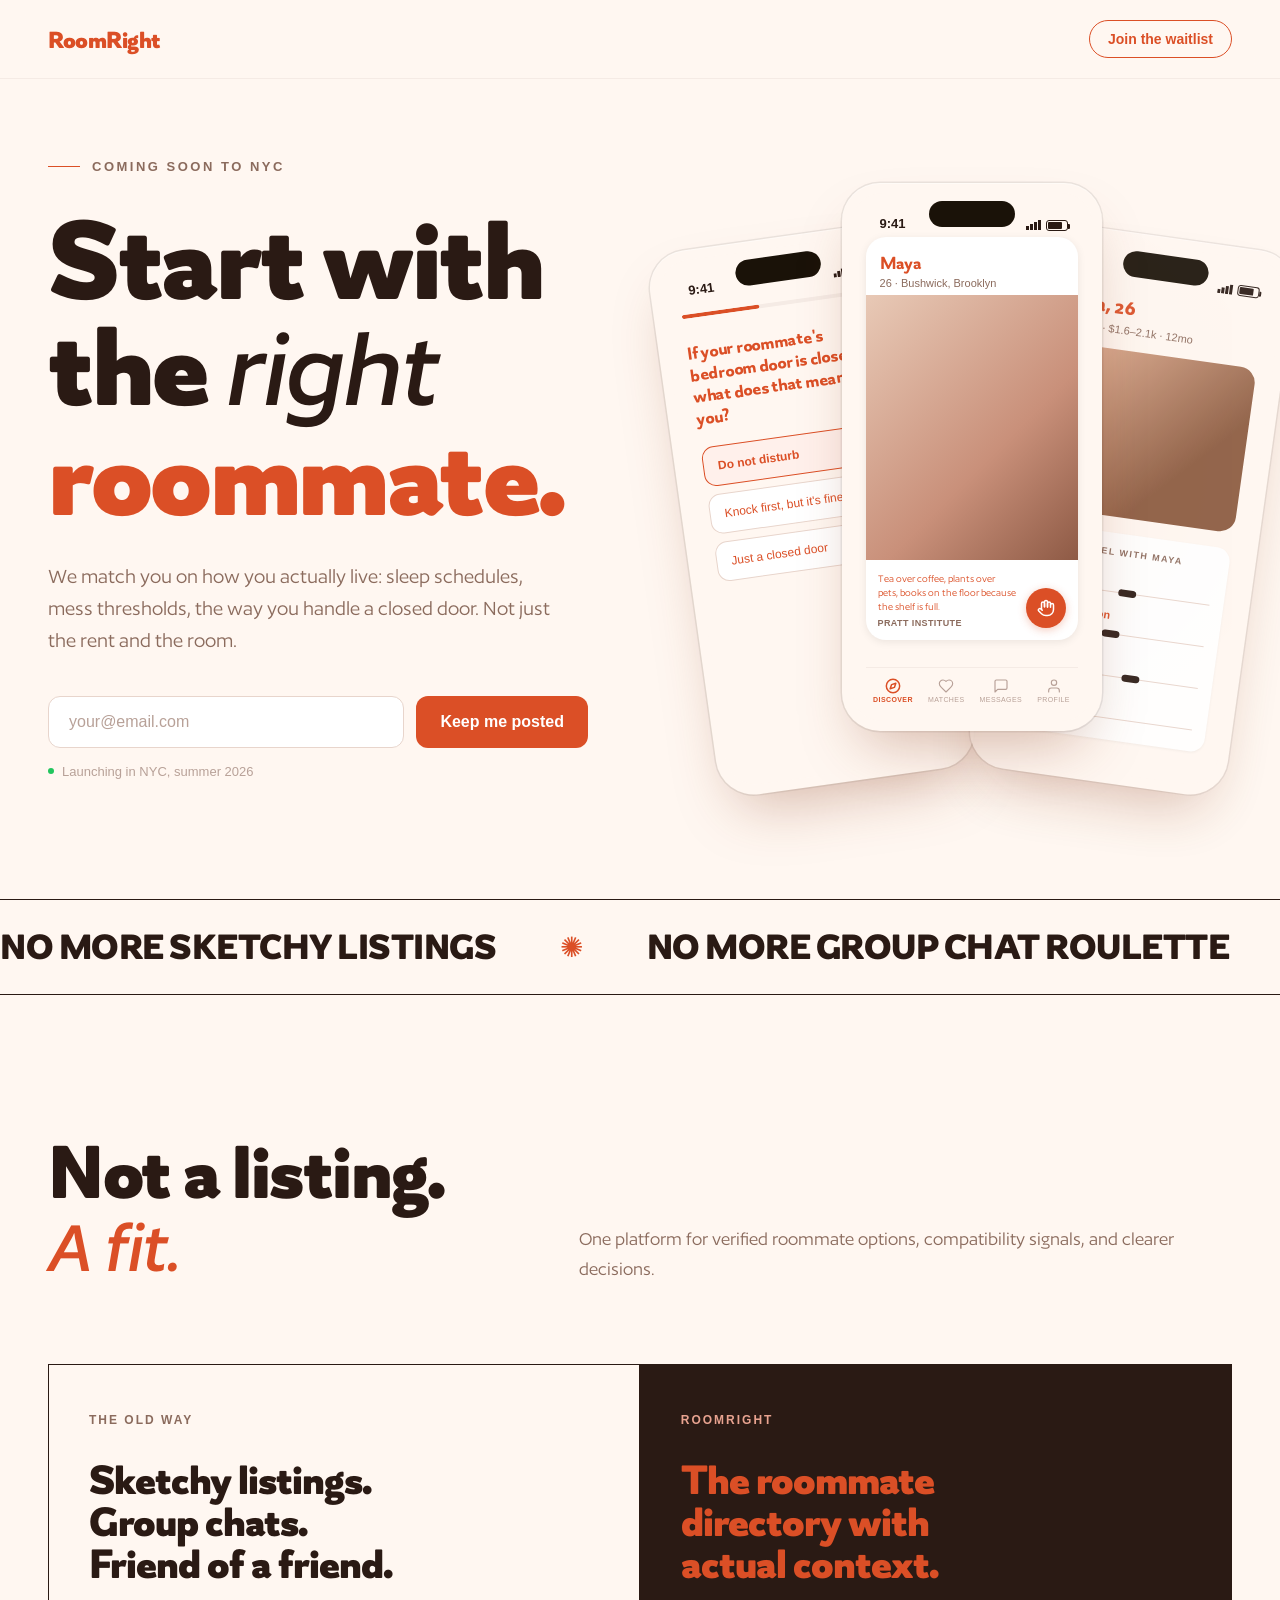
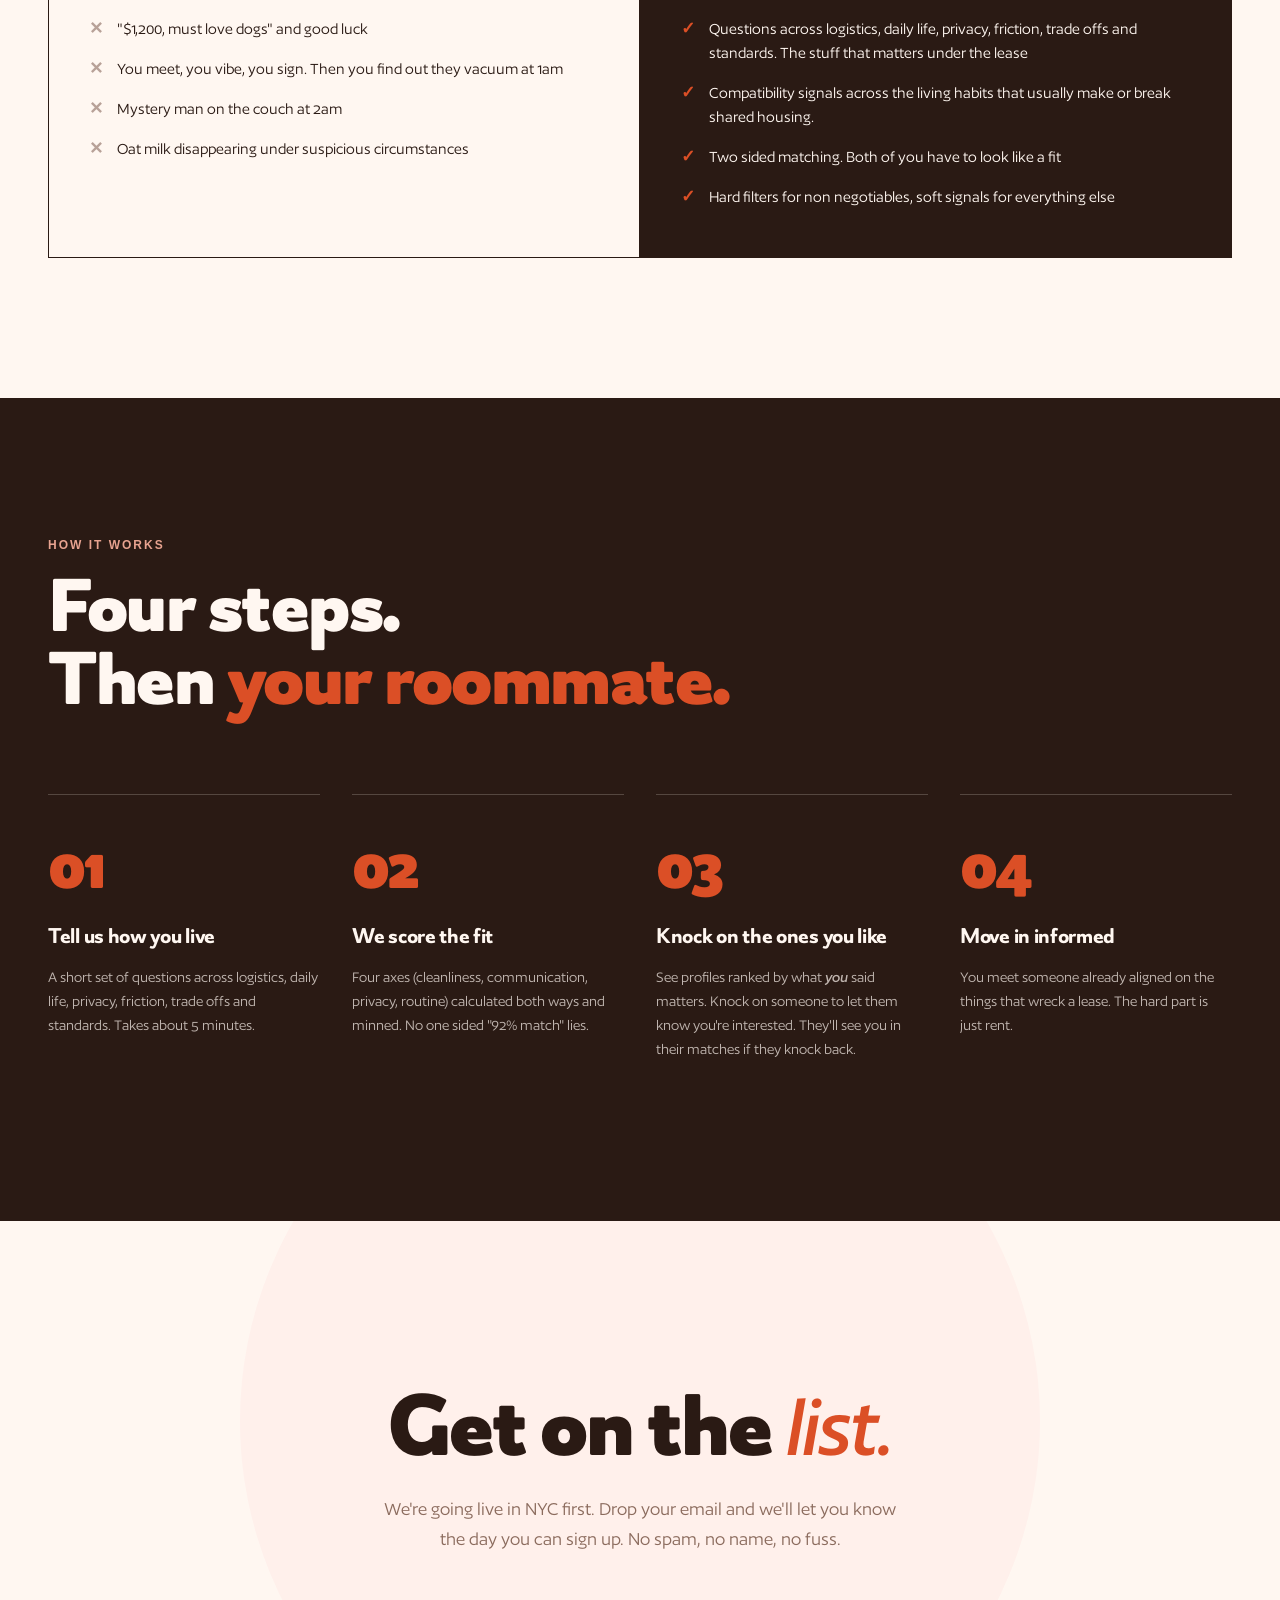
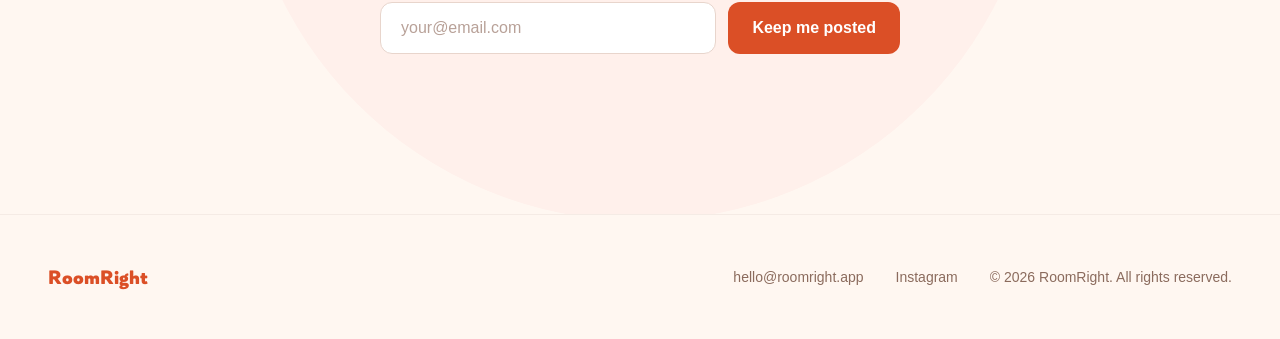
==== index.html @ da9fac11 "Fix ticker seamless loop The 50% transform didn't account for the 64px gap between the two duplicate" ====
<!doctype html>
<html lang="en">
<head>
<meta charset="utf-8">
<meta name="viewport" content="width=device-width, initial-scale=1">
<title>RoomRight — Start with the right roommate</title>
<meta name="description" content="RoomRight matches you on how you actually live: sleep schedules, mess thresholds, the way you handle a closed door. Launching in NYC, summer 2026.">
<meta name="theme-color" content="#DB4F26">

<!-- Open Graph / social -->
<meta property="og:title" content="RoomRight — Start with the right roommate">
<meta property="og:description" content="We match you on how you actually live, not just the rent and the room. Launching in NYC, summer 2026.">
<meta property="og:type" content="website">
<meta property="og:url" content="https://roomright.io">
<meta property="og:site_name" content="RoomRight">
<meta name="twitter:card" content="summary_large_image">
<meta name="twitter:title" content="RoomRight — Start with the right roommate">
<meta name="twitter:description" content="We match you on how you actually live. Launching in NYC, summer 2026.">

<link rel="icon" type="image/svg+xml" href="data:image/svg+xml,%3Csvg xmlns='http://www.w3.org/2000/svg' viewBox='0 0 100 100'%3E%3Crect width='100' height='100' rx='20' fill='%23DB4F26'/%3E%3Ctext x='50' y='72' font-family='system-ui,sans-serif' font-weight='900' font-size='64' fill='white' text-anchor='middle'%3ER%3C/text%3E%3C/svg%3E">

<link rel="stylesheet" href="shared.css">
<style>
  body { background: var(--bg); color: var(--ink); }

  .nav {
    position: sticky; top: 0; z-index: 50;
    display: flex; align-items: center; justify-content: space-between;
    padding: 20px 48px;
    background: rgba(255, 247, 241, 0.85);
    backdrop-filter: blur(12px);
    -webkit-backdrop-filter: blur(12px);
    border-bottom: 1px solid var(--border-light);
  }
  .wordmark {
    font-family: var(--display); font-weight: 900;
    font-size: 24px; letter-spacing: -0.5px;
    color: var(--primary); text-decoration: none;
  }
  .nav-cta {
    font-family: var(--ui); font-weight: 600; font-size: 14px;
    color: var(--primary); text-decoration: none;
    padding: 10px 18px; border: 1.5px solid var(--primary);
    border-radius: 999px;
  }
  .nav-cta:hover { background: var(--primary); color: #fff; }

  /* ============ HERO ============ */
  .hero {
    padding: 80px 48px 120px;
    display: grid; grid-template-columns: 1.15fr 1fr;
    gap: 64px; align-items: center;
    max-width: 1400px; margin: 0 auto;
    position: relative;
  }
  .hero-eyebrow {
    font-family: var(--ui); font-size: 13px; font-weight: 600;
    color: var(--text-2);
    text-transform: uppercase; letter-spacing: 2.5px;
    margin-bottom: 32px;
    display: flex; align-items: center; gap: 12px;
  }
  .hero-eyebrow::before {
    content: ''; width: 32px; height: 1.5px; background: var(--primary);
  }
  .hero-headline {
    font-family: var(--display); font-weight: 900;
    font-size: clamp(64px, 9vw, 132px);
    line-height: 0.92;
    letter-spacing: -2.5px;
    color: var(--ink);
    margin: 0 0 32px;
  }
  .hero-headline .accent { color: var(--primary); }
  .hero-headline em {
    font-family: var(--body); font-weight: 500; font-style: italic;
    letter-spacing: -1px;
  }
  .hero-sub {
    font-family: var(--body); font-size: 22px; line-height: 32px;
    color: var(--text-2); max-width: 520px;
    margin: 0 0 40px;
  }
  .hero-form {
    display: flex; gap: 12px; max-width: 540px;
  }
  .hero-form input { flex: 1; }
  .hero-meta {
    margin-top: 16px;
    font-family: var(--ui); font-size: 13px; color: var(--text-3);
    display: flex; align-items: center; gap: 8px;
  }
  .hero-meta .dot { width: 6px; height: 6px; border-radius: 50%; background: #22C55E; }

  /* Hero visual: a stack of 3 phone mockups */
  .hero-visual {
    position: relative; height: 620px;
    display: flex; align-items: center; justify-content: center;
  }
  .hero-blob {
    position: absolute; inset: 0;
    background: radial-gradient(ellipse at 60% 50%, rgba(219, 79, 38, 0.18), transparent 60%);
    z-index: 0;
  }
  .hero-phones {
    position: relative; width: 100%; height: 100%;
    display: flex; align-items: center; justify-content: center;
  }
  .hero-phones .phone-mock { position: absolute; }
  .hero-phones .phone-mock.left  { transform: translateX(-160px) translateY(40px) rotate(-8deg); z-index: 1; }
  .hero-phones .phone-mock.right { transform: translateX(160px) translateY(40px) rotate(8deg); z-index: 1; opacity: 0.92; }
  .hero-phones .phone-mock.center { z-index: 2; transform: translateY(-12px); }

  /* ============ MARQUEE / TICKER ============ */
  .ticker {
    border-top: 1.5px solid var(--ink);
    border-bottom: 1.5px solid var(--ink);
    padding: 22px 0;
    overflow: hidden;
    background: var(--bg);
  }
  .ticker-track {
    display: flex; gap: 64px;
    white-space: nowrap;
    animation: ticker-slide 14s linear infinite;
    font-family: var(--display); font-weight: 900;
    font-size: 36px; letter-spacing: -0.5px;
    color: var(--ink);
  }
  .ticker-track span { display: inline-flex; align-items: center; gap: 64px; }
  .ticker-track .star { color: var(--primary); font-size: 28px; }
  @keyframes ticker-slide {
    from { transform: translateX(0); }
    to { transform: translateX(calc(-50% - 32px)); }
  }

  /* ============ WHY DIFFERENT ============ */
  .why {
    padding: 140px 48px;
    max-width: 1400px; margin: 0 auto;
  }
  .why-header {
    display: grid; grid-template-columns: 1fr 1.4fr;
    gap: 64px; margin-bottom: 80px;
    align-items: end;
  }
  .why-title {
    font-family: var(--display); font-weight: 900;
    font-size: clamp(48px, 6vw, 96px);
    line-height: 0.95; letter-spacing: -1.5px;
    color: var(--ink); margin: 0;
  }
  .why-title .accent { color: var(--primary); font-style: italic; font-family: var(--body); font-weight: 500; letter-spacing: -1px; }
  .why-intro {
    font-family: var(--body); font-size: 20px; line-height: 30px;
    color: var(--text-2); margin: 0;
  }
  .compare {
    display: grid; grid-template-columns: 1fr 1fr;
    gap: 1.5px; background: var(--ink);
    border: 1.5px solid var(--ink);
    border-radius: 0;
  }
  .compare-side { padding: 48px 40px; background: var(--bg); }
  .compare-side.us { background: var(--ink); color: var(--bg); }
  .compare-label {
    font-family: var(--ui); font-size: 12px; font-weight: 600;
    text-transform: uppercase; letter-spacing: 2px;
    margin-bottom: 32px;
  }
  .compare-side .compare-label { color: var(--text-2); }
  .compare-side.us .compare-label { color: var(--primary-muted); }
  .compare-name {
    font-family: var(--display); font-weight: 900;
    font-size: 42px; letter-spacing: -1px; line-height: 1;
    margin-bottom: 32px;
  }
  .compare-side.us .compare-name { color: var(--primary); }
  .compare-list { list-style: none; padding: 0; margin: 0; display: flex; flex-direction: column; gap: 16px; }
  .compare-list li {
    font-family: var(--body); font-size: 17px; line-height: 24px;
    padding-left: 28px; position: relative;
  }
  .compare-side .compare-list li::before {
    content: '✕'; position: absolute; left: 0; top: 0;
    color: var(--text-3); font-family: var(--ui); font-weight: 600;
  }
  .compare-side.us .compare-list li::before {
    content: '✓'; color: var(--primary);
  }

  /* ============ HOW IT WORKS ============ */
  .how {
    padding: 140px 48px 160px;
    background: var(--ink);
    color: var(--bg);
  }
  .how-inner { max-width: 1400px; margin: 0 auto; }
  .how-eyebrow { color: var(--primary-muted); }
  .how-title {
    font-family: var(--display); font-weight: 900;
    font-size: clamp(48px, 6vw, 96px);
    line-height: 0.95; letter-spacing: -1.5px;
    color: var(--bg); margin: 16px 0 80px;
  }
  .how-title .accent { color: var(--primary); }
  .steps {
    display: grid; grid-template-columns: repeat(4, 1fr);
    gap: 32px;
  }
  .step {
    border-top: 1.5px solid rgba(255, 247, 241, 0.2);
    padding-top: 32px;
  }
  .step-num {
    font-family: var(--display); font-weight: 900;
    font-size: 72px; line-height: 1; letter-spacing: -2px;
    color: var(--primary); margin-bottom: 24px;
  }
  .step-title {
    font-family: var(--display); font-weight: 700;
    font-size: 22px; line-height: 1.2; letter-spacing: -0.3px;
    color: var(--bg); margin: 0 0 16px;
  }
  .step-body {
    font-family: var(--body); font-size: 16px; line-height: 24px;
    color: rgba(255, 247, 241, 0.7); margin: 0;
  }

  /* ============ FOOTER SIGNUP ============ */
  .footer-cta {
    padding: 160px 48px;
    text-align: center;
    background: var(--bg);
    position: relative;
    overflow: hidden;
  }
  .footer-cta::before {
    content: ''; position: absolute;
    width: 800px; height: 800px;
    border-radius: 50%;
    background: var(--primary-light);
    top: -200px; left: 50%; transform: translateX(-50%);
    z-index: 0;
  }
  .footer-cta-inner { position: relative; z-index: 1; max-width: 800px; margin: 0 auto; }
  .footer-cta h2 {
    font-family: var(--display); font-weight: 900;
    font-size: clamp(56px, 7vw, 108px);
    line-height: 0.95; letter-spacing: -2px;
    color: var(--ink); margin: 0 0 24px;
  }
  .footer-cta h2 .accent { color: var(--primary); font-style: italic; font-family: var(--body); font-weight: 500; }
  .footer-cta p {
    font-family: var(--body); font-size: 20px; line-height: 30px;
    color: var(--text-2); max-width: 540px; margin: 0 auto 48px;
  }
  .footer-form {
    display: flex; gap: 12px; max-width: 520px; margin: 0 auto;
  }
  .footer-form input { flex: 1; }

  .footer {
    border-top: 1px solid var(--border-light);
    padding: 48px;
    display: flex; justify-content: space-between; align-items: center;
    flex-wrap: wrap; gap: 24px;
    background: var(--bg);
  }
  .footer-brand { font-family: var(--display); font-weight: 900; font-size: 20px; color: var(--primary); }
  .footer-meta { display: flex; gap: 32px; align-items: center; font-family: var(--ui); font-size: 14px; color: var(--text-2); }
  .footer-meta a { color: var(--text-2); text-decoration: none; }
  .footer-meta a:hover { color: var(--primary); }

  /* ============ Responsive ============ */
  @media (max-width: 960px) {
    .hero { grid-template-columns: 1fr; padding: 48px 24px 80px; gap: 40px; }
    .hero-visual { height: 520px; overflow: visible; display: flex; align-items: center; justify-content: center; }
    .hero-phones { transform: scale(0.78); transform-origin: center; }
    .why { padding: 80px 24px; }
    .why-header { grid-template-columns: 1fr; gap: 24px; }
    .compare { grid-template-columns: 1fr; }
    .compare-side { padding: 36px 28px; }
    .how { padding: 80px 24px 100px; }
    .steps { grid-template-columns: 1fr 1fr; gap: 24px; }
    .footer-cta { padding: 100px 24px; }
    .nav { padding: 16px 24px; }
    .footer { padding: 32px 24px; }
    .ticker { padding: 18px 0; }
    .ticker-track { font-size: 26px; gap: 40px; }
    .ticker-track span { gap: 40px; }
    .ticker-track .star { font-size: 22px; }
  }
  @media (max-width: 640px) {
    .nav { padding: 14px 18px; }
    .wordmark { font-size: 20px; }
    .nav-cta { font-size: 13px; padding: 8px 14px; }

    .hero { padding: 36px 18px 64px; gap: 32px; }
    .hero-eyebrow { font-size: 11px; letter-spacing: 2px; margin-bottom: 20px; }
    .hero-eyebrow::before { width: 22px; }
    .hero-headline { font-size: clamp(48px, 14vw, 68px); letter-spacing: -1.5px; margin-bottom: 22px; }
    .hero-sub { font-size: 17px; line-height: 26px; margin-bottom: 28px; }
    .hero-form { flex-direction: column; gap: 10px; }
    .hero-form input, .hero-form .btn-primary { width: 100%; }
    .hero-meta { font-size: 12px; }

    .hero-visual { height: 420px; }
    .hero-phones { transform: scale(0.55); }

    .ticker { padding: 14px 0; }
    .ticker-track { font-size: 20px; gap: 28px; letter-spacing: -0.3px; }
    .ticker-track span { gap: 28px; }
    .ticker-track .star { font-size: 16px; }

    .why { padding: 64px 18px; }
    .why-title { font-size: clamp(40px, 11vw, 56px); letter-spacing: -1px; }
    .why-intro { font-size: 17px; line-height: 26px; }
    .why-header { margin-bottom: 48px; }
    .compare-side { padding: 32px 22px; }
    .compare-name { font-size: 30px; letter-spacing: -0.5px; margin-bottom: 24px; }
    .compare-list li { font-size: 15px; line-height: 22px; padding-left: 22px; }
    .compare-label { margin-bottom: 22px; }

    .how { padding: 64px 18px 80px; }
    .how-title { font-size: clamp(40px, 11vw, 56px); letter-spacing: -1px; margin: 12px 0 48px; }
    .steps { grid-template-columns: 1fr; gap: 28px; }
    .step { padding-top: 22px; }
    .step-num { font-size: 56px; margin-bottom: 14px; }
    .step-title { font-size: 20px; }
    .step-body { font-size: 15px; line-height: 22px; }

    .footer-cta { padding: 80px 18px; }
    .footer-cta::before { width: 600px; height: 600px; top: -150px; }
    .footer-cta h2 { font-size: clamp(44px, 13vw, 64px); letter-spacing: -1.2px; }
    .footer-cta p { font-size: 17px; line-height: 26px; margin-bottom: 32px; }
    .footer-form { flex-direction: column; gap: 10px; }
    .footer-form input, .footer-form .btn-primary { width: 100%; }

    .footer { padding: 28px 18px; flex-direction: column; align-items: flex-start; gap: 14px; }
    .footer-meta { gap: 18px; flex-wrap: wrap; font-size: 13px; }
  }
  @media (max-width: 380px) {
    .hero-visual { height: 360px; }
    .hero-phones { transform: scale(0.46); }
  }

  /* ====== Phone screen content (Discover card mock) ====== */
  .pm-discover {
    margin: 0 14px; background: #fff;
    border-radius: 20px; overflow: hidden;
    box-shadow: 0 2px 8px rgba(0,0,0,0.08);
  }
  .pm-d-top { padding: 14px 14px 6px; }
  .pm-d-name { font-family: var(--display); font-weight: 700; font-size: 18px; color: var(--primary); letter-spacing: -0.2px; }
  .pm-d-sub { font-family: var(--ui); font-size: 11px; color: var(--text-2); margin-top: 2px; }
  .pm-d-photo {
    width: 100%; aspect-ratio: 4/5;
    background: linear-gradient(135deg, #E8C9B6, #C9907A 60%, #8E5A45);
  }
  .pm-d-photo.b { background: linear-gradient(135deg, #B8856A, #6B4232 70%); }
  .pm-d-photo.c { background: linear-gradient(135deg, #D4A88E, #8B5A3F 65%); }
  .pm-d-bottom { padding: 12px; display: flex; align-items: flex-end; gap: 10px; }
  .pm-d-bio { flex: 1; }
  .pm-d-bio-text { font-family: var(--body); font-size: 11px; line-height: 14px; color: var(--primary); }
  .pm-d-school { font-family: var(--ui); font-size: 9px; font-weight: 600; color: var(--text-2); text-transform: uppercase; letter-spacing: 0.4px; margin-top: 4px; }
  .pm-d-knock { width: 40px; height: 40px; border-radius: 20px; background: var(--primary); display: flex; align-items: center; justify-content: center; flex-shrink: 0; box-shadow: 0 2px 8px rgba(219, 79, 38, 0.3); }
  .pm-d-knock svg { width: 18px; height: 18px; color: #fff; }
  .pm-tabs { position: absolute; bottom: 18px; left: 14px; right: 14px; display: flex; justify-content: space-around; padding-top: 10px; border-top: 1px solid var(--border-light); }
  .pm-tab { display: flex; flex-direction: column; align-items: center; gap: 2px; }
  .pm-tab svg { width: 16px; height: 16px; }
  .pm-tab .lbl { font-family: var(--ui); font-size: 7px; letter-spacing: 0.4px; }
  .pm-tab.active svg { color: var(--primary); }
  .pm-tab.active .lbl { color: var(--primary); font-weight: 700; }
  .pm-tab.inactive svg { color: var(--text-3); }
  .pm-tab.inactive .lbl { color: var(--text-3); }

  /* Onboarding question screen mock */
  .pm-onboard { padding: 6px 18px; }
  .pm-progress { height: 4px; background: var(--border-light); border-radius: 2px; margin: 4px 0 24px; overflow: hidden; }
  .pm-progress > div { height: 100%; width: 38%; background: var(--primary); border-radius: 2px; }
  .pm-question { font-family: var(--display); font-weight: 700; font-size: 18px; line-height: 22px; letter-spacing: -0.2px; color: var(--primary); margin-bottom: 18px; }
  .pm-options { display: flex; flex-direction: column; gap: 8px; }
  .pm-opt { padding: 12px 14px; border: 1.5px solid var(--border); border-radius: 12px; font-family: var(--ui); font-size: 12px; color: var(--primary); background: #fff; }
  .pm-opt.sel { background: var(--primary-light); border-color: var(--primary); font-weight: 600; }

  /* Compatibility profile mock */
  .pm-prof { padding: 6px 16px; }
  .pm-prof-name { font-family: var(--display); font-weight: 700; font-size: 22px; color: var(--primary); letter-spacing: -0.2px; }
  .pm-prof-sub { font-family: var(--ui); font-size: 11px; color: var(--text-2); margin-top: 2px; margin-bottom: 14px; }
  .pm-prof-photo { width: 100%; aspect-ratio: 5/4; background: linear-gradient(135deg, #E8B69A, #8B5A3F 70%); border-radius: 16px; margin-bottom: 16px; }
  .pm-prof-card { background: #fff; border-radius: 14px; padding: 14px; box-shadow: 0 1px 3px rgba(0,0,0,0.05); }
  .pm-cap { font-family: var(--ui); font-size: 9px; font-weight: 600; color: var(--text-2); text-transform: uppercase; letter-spacing: 1.5px; margin-bottom: 10px; }
  .pm-axis { display: flex; flex-direction: column; gap: 4px; margin-bottom: 10px; }
  .pm-axis:last-child { margin-bottom: 0; }
  .pm-axis-lbl { font-family: var(--ui); font-size: 11px; font-weight: 700; color: var(--primary); }
  .pm-axis-track { height: 16px; position: relative; display: flex; align-items: center; }
  .pm-axis-line { position: absolute; left: 0; right: 0; height: 1.5px; background: var(--border); }
  .pm-axis-dot { position: absolute; width: 18px; height: 7px; border-radius: 4px; background: var(--ink); transform: translateX(-50%); }
</style>
</head>
<body>

<nav class="nav">
  <a href="#" class="wordmark">RoomRight</a>
  <a href="#waitlist" class="nav-cta">Join the waitlist</a>
</nav>

<!-- ============ HERO ============ -->
<section class="hero">
  <div class="hero-copy">
    <div class="hero-eyebrow">Coming soon to NYC</div>
    <h1 class="hero-headline">
      Start with the <em>right</em><br>
      <span class="accent">roommate.</span>
    </h1>
    <p class="hero-sub">
      We match you on how you actually live: sleep schedules, mess thresholds, the way you handle a closed door. Not just the rent and the room.
    </p>
    <form class="hero-form waitlist-form" data-source="hero">
      <input type="email" name="email" placeholder="your@email.com" required autocomplete="email">
      <button class="btn-primary" type="submit">Keep me posted</button>
    </form>
    <div class="hero-meta">
      <span class="dot"></span>
      <span>Launching in NYC, summer 2026</span>
    </div>
  </div>

  <div class="hero-visual">
    <div class="hero-blob"></div>
    <div class="hero-phones">
      <!-- Left phone: onboarding question -->
      <div class="phone-mock left">
        <div class="phone-screen">
          <div class="pm-status">
            <span>9:41</span>
            <div class="pm-status-icons">
              <svg class="pm-bars" viewBox="0 0 16 10"><rect x="0" y="6" width="3" height="4" fill="currentColor"/><rect x="4" y="4" width="3" height="6" fill="currentColor"/><rect x="8" y="2" width="3" height="8" fill="currentColor"/><rect x="12" y="0" width="3" height="10" fill="currentColor"/></svg>
              <div class="pm-batt"><div class="pm-batt-fill"></div></div>
            </div>
          </div>
          <div class="pm-onboard">
            <div class="pm-progress"><div></div></div>
            <div class="pm-question">If your roommate's bedroom door is closed, what does that mean to you?</div>
            <div class="pm-options">
              <div class="pm-opt sel">Do not disturb</div>
              <div class="pm-opt">Knock first, but it's fine</div>
              <div class="pm-opt">Just a closed door</div>
            </div>
          </div>
        </div>
      </div>

      <!-- Center phone: discover card -->
      <div class="phone-mock center">
        <div class="phone-screen">
          <div class="pm-status">
            <span>9:41</span>
            <div class="pm-status-icons">
              <svg class="pm-bars" viewBox="0 0 16 10"><rect x="0" y="6" width="3" height="4" fill="currentColor"/><rect x="4" y="4" width="3" height="6" fill="currentColor"/><rect x="8" y="2" width="3" height="8" fill="currentColor"/><rect x="12" y="0" width="3" height="10" fill="currentColor"/></svg>
              <div class="pm-batt"><div class="pm-batt-fill"></div></div>
            </div>
          </div>
          <div class="pm-discover">
            <div class="pm-d-top">
              <div class="pm-d-name">Maya</div>
              <div class="pm-d-sub">26 · Bushwick, Brooklyn</div>
            </div>
            <div class="pm-d-photo"></div>
            <div class="pm-d-bottom">
              <div class="pm-d-bio">
                <div class="pm-d-bio-text">Tea over coffee, plants over pets, books on the floor because the shelf is full.</div>
                <div class="pm-d-school">Pratt Institute</div>
              </div>
              <div class="pm-d-knock">
                <svg viewBox="0 0 24 24" fill="none" stroke="currentColor" stroke-width="2" stroke-linecap="round" stroke-linejoin="round"><path d="M18 11V6a2 2 0 0 0-4 0v5"/><path d="M14 10V4a2 2 0 0 0-4 0v6"/><path d="M10 10.5V6a2 2 0 0 0-4 0v8"/><path d="M18 8a2 2 0 1 1 4 0v6a8 8 0 0 1-8 8h-2c-2.8 0-4.5-.86-5.99-2.34l-3.6-3.6a2 2 0 0 1 2.83-2.82L7 15"/></svg>
              </div>
            </div>
          </div>
          <div class="pm-tabs">
            <div class="pm-tab active"><svg viewBox="0 0 24 24" fill="none" stroke="currentColor" stroke-width="2.25" stroke-linecap="round" stroke-linejoin="round"><circle cx="12" cy="12" r="10"/><polygon points="16.24 7.76 14.12 14.12 7.76 16.24 9.88 9.88 16.24 7.76"/></svg><span class="lbl">DISCOVER</span></div>
            <div class="pm-tab inactive"><svg viewBox="0 0 24 24" fill="none" stroke="currentColor" stroke-width="1.75" stroke-linecap="round" stroke-linejoin="round"><path d="M19 14c1.49-1.46 3-3.21 3-5.5A5.5 5.5 0 0 0 16.5 3c-1.76 0-3 .5-4.5 2-1.5-1.5-2.74-2-4.5-2A5.5 5.5 0 0 0 2 8.5c0 2.29 1.51 4.04 3 5.5l7 7Z"/></svg><span class="lbl">MATCHES</span></div>
            <div class="pm-tab inactive"><svg viewBox="0 0 24 24" fill="none" stroke="currentColor" stroke-width="1.75" stroke-linecap="round" stroke-linejoin="round"><path d="M21 15a2 2 0 0 1-2 2H7l-4 4V5a2 2 0 0 1 2-2h14a2 2 0 0 1 2 2z"/></svg><span class="lbl">MESSAGES</span></div>
            <div class="pm-tab inactive"><svg viewBox="0 0 24 24" fill="none" stroke="currentColor" stroke-width="1.75" stroke-linecap="round" stroke-linejoin="round"><path d="M20 21v-2a4 4 0 0 0-4-4H8a4 4 0 0 0-4 4v2"/><circle cx="12" cy="7" r="4"/></svg><span class="lbl">PROFILE</span></div>
          </div>
        </div>
      </div>

      <!-- Right phone: compatibility profile -->
      <div class="phone-mock right">
        <div class="phone-screen">
          <div class="pm-status">
            <span>9:41</span>
            <div class="pm-status-icons">
              <svg class="pm-bars" viewBox="0 0 16 10"><rect x="0" y="6" width="3" height="4" fill="currentColor"/><rect x="4" y="4" width="3" height="6" fill="currentColor"/><rect x="8" y="2" width="3" height="8" fill="currentColor"/><rect x="12" y="0" width="3" height="10" fill="currentColor"/></svg>
              <div class="pm-batt"><div class="pm-batt-fill"></div></div>
            </div>
          </div>
          <div class="pm-prof">
            <div class="pm-prof-name">Maya, 26</div>
            <div class="pm-prof-sub">Bushwick · $1.6–2.1k · 12mo</div>
            <div class="pm-prof-photo"></div>
            <div class="pm-prof-card">
              <div class="pm-cap">Match level with Maya</div>
              <div class="pm-axis"><div class="pm-axis-lbl">Cleanliness</div><div class="pm-axis-track"><div class="pm-axis-line"></div><div class="pm-axis-dot" style="left:54%"></div></div></div>
              <div class="pm-axis"><div class="pm-axis-lbl">Communication</div><div class="pm-axis-track"><div class="pm-axis-line"></div><div class="pm-axis-dot" style="left:48%"></div></div></div>
              <div class="pm-axis"><div class="pm-axis-lbl">Privacy</div><div class="pm-axis-track"><div class="pm-axis-line"></div><div class="pm-axis-dot" style="left:62%"></div></div></div>
              <div class="pm-axis"><div class="pm-axis-lbl">Routine</div><div class="pm-axis-track"><div class="pm-axis-line"></div><div class="pm-axis-dot" style="left:32%"></div></div></div>
            </div>
          </div>
        </div>
      </div>
    </div>
  </div>
</section>

<!-- ============ TICKER ============ -->
<div class="ticker">
  <div class="ticker-track">
    <span>NO MORE SKETCHY LISTINGS <span class="star">✺</span> NO MORE GROUP CHAT ROULETTE <span class="star">✺</span> NO MORE SURPRISES AFTER MOVE-IN <span class="star">✺</span> NO MORE GUESSING <span class="star">✺</span></span>
    <span>NO MORE SKETCHY LISTINGS <span class="star">✺</span> NO MORE GROUP CHAT ROULETTE <span class="star">✺</span> NO MORE SURPRISES AFTER MOVE-IN <span class="star">✺</span> NO MORE GUESSING <span class="star">✺</span></span>
  </div>
</div>

<!-- ============ WHY ============ -->
<section class="why">
  <div class="why-header">
    <h2 class="why-title">Not a listing.<br><span class="accent">A fit.</span></h2>
    <p class="why-intro">One platform for verified roommate options, compatibility signals, and clearer decisions.</p>
  </div>
  <div class="compare">
    <div class="compare-side">
      <div class="compare-label">The old way</div>
      <div class="compare-name">Sketchy listings.<br>Group chats.<br>Friend of a friend.</div>
      <ul class="compare-list">
        <li>"$1,200, must love dogs" and good luck</li>
        <li>You meet, you vibe, you sign. Then you find out they vacuum at 1am</li>
        <li>Mystery man on the couch at 2am</li>
        <li>Oat milk disappearing under suspicious circumstances</li>
      </ul>
    </div>
    <div class="compare-side us">
      <div class="compare-label">RoomRight</div>
      <div class="compare-name">The roommate<br>directory with<br>actual context.</div>
      <ul class="compare-list">
        <li>Questions across logistics, daily life, privacy, friction, trade offs and standards. The stuff that matters under the lease</li>
        <li>Compatibility signals across the living habits that usually make or break shared housing.</li>
        <li>Two sided matching. Both of you have to look like a fit</li>
        <li>Hard filters for non negotiables, soft signals for everything else</li>
      </ul>
    </div>
  </div>
</section>

<!-- ============ HOW ============ -->
<section class="how">
  <div class="how-inner">
    <div class="how-eyebrow eyebrow">How it works</div>
    <h2 class="how-title">Four steps.<br>Then <span class="accent">your roommate.</span></h2>
    <div class="steps">
      <div class="step">
        <div class="step-num">01</div>
        <div class="step-title">Tell us how you live</div>
        <p class="step-body">A short set of questions across logistics, daily life, privacy, friction, trade offs and standards. Takes about 5 minutes.</p>
      </div>
      <div class="step">
        <div class="step-num">02</div>
        <div class="step-title">We score the fit</div>
        <p class="step-body">Four axes (cleanliness, communication, privacy, routine) calculated both ways and minned. No one sided "92% match" lies.</p>
      </div>
      <div class="step">
        <div class="step-num">03</div>
        <div class="step-title">Knock on the ones you like</div>
        <p class="step-body">See profiles ranked by what <em>you</em> said matters. Knock on someone to let them know you're interested. They'll see you in their matches if they knock back.</p>
      </div>
      <div class="step">
        <div class="step-num">04</div>
        <div class="step-title">Move in informed</div>
        <p class="step-body">You meet someone already aligned on the things that wreck a lease. The hard part is just rent.</p>
      </div>
    </div>
  </div>
</section>

<!-- ============ FOOTER CTA ============ -->
<section class="footer-cta" id="waitlist">
  <div class="footer-cta-inner">
    <h2>Get on the <span class="accent">list.</span></h2>
    <p>We're going live in NYC first. Drop your email and we'll let you know the day you can sign up. No spam, no name, no fuss.</p>
    <form class="footer-form waitlist-form" data-source="footer">
      <input type="email" name="email" placeholder="your@email.com" required autocomplete="email">
      <button class="btn-primary" type="submit">Keep me posted</button>
    </form>
  </div>
</section>

<footer class="footer">
  <div class="footer-brand">RoomRight</div>
  <div class="footer-meta">
    <a href="mailto:hello@roomright.app">hello@roomright.app</a>
    <a href="https://www.instagram.com/roomright.co" target="_blank" rel="noopener">Instagram</a>
    <span>© 2026 RoomRight. All rights reserved.</span>
  </div>
</footer>

<!-- ============ Supabase waitlist wiring ============ -->
<script type="module">
  import { createClient } from 'https://esm.sh/@supabase/supabase-js@2';

  const SUPABASE_URL = 'https://cmezpzqexmngzyoingkb.supabase.co';
  const SUPABASE_ANON_KEY = 'eyJhbGciOiJIUzI1NiIsInR5cCI6IkpXVCJ9.eyJpc3MiOiJzdXBhYmFzZSIsInJlZiI6ImNtZXpwenFleG1uZ3p5b2luZ2tiIiwicm9sZSI6ImFub24iLCJpYXQiOjE3NzQ3MzY4MTcsImV4cCI6MjA5MDMxMjgxN30.8PCMz2jahl4hFsuw4dd57ac5JsHTg-mdwc4dwJpYpwg';

  const supabase = createClient(SUPABASE_URL, SUPABASE_ANON_KEY);

  document.querySelectorAll('.waitlist-form').forEach((form) => {
    form.addEventListener('submit', async (e) => {
      e.preventDefault();
      const input = form.querySelector('input[name="email"]');
      const button = form.querySelector('button');
      const email = input.value.trim().toLowerCase();
      const source = form.dataset.source || 'unknown';

      if (!email) return;

      button.disabled = true;
      const originalLabel = button.textContent;
      button.textContent = 'Sending…';

      const { error } = await supabase
        .from('waitlist')
        .insert({ email, source });

      if (error && error.code !== '23505') {
        button.disabled = false;
        button.textContent = originalLabel;
        const err = document.createElement('div');
        err.className = 'form-error';
        err.textContent = 'Something went wrong. Try again?';
        form.parentNode.insertBefore(err, form.nextSibling);
        setTimeout(() => err.remove(), 4000);
        return;
      }

      const success = document.createElement('div');
      success.className = 'form-success';
      success.textContent = error?.code === '23505'
        ? "You're already on the list. We'll be in touch."
        : "You're in. We'll let you know the day we go live.";
      form.replaceWith(success);
    });
  });
</script>

</body>
</html>
---- shared.css ----
/* ============================================================
   RoomRight Landing — shared styles
   ============================================================ */

@font-face { font-family: 'Alpino'; src: url('fonts/Alpino-Bold.woff2') format('woff2'); font-weight: 700; font-display: swap; }
@font-face { font-family: 'Alpino'; src: url('fonts/Alpino-Black.woff2') format('woff2'); font-weight: 900; font-display: swap; }
@font-face { font-family: 'Author'; src: url('fonts/Author-Regular.woff2') format('woff2'); font-weight: 400; font-display: swap; }
@font-face { font-family: 'Author'; src: url('fonts/Author-Bold.woff2') format('woff2'); font-weight: 700; font-display: swap; }
@font-face { font-family: 'Author'; src: url('fonts/Author-LightItalic.woff2') format('woff2'); font-weight: 300; font-style: italic; font-display: swap; }
@font-face { font-family: 'Author'; src: url('fonts/Author-MediumItalic.woff2') format('woff2'); font-weight: 500; font-style: italic; font-display: swap; }

:root {
  --primary: #DB4F26;
  --primary-light: #FFF0EB;
  --primary-dark: #B83D1E;
  --primary-muted: #E8A390;
  --bg: #FFF7F1;
  --surface: #FFFFFF;
  --ink: #2A1A14;
  --text: #DB4F26;
  --text-2: #8B6B5D;
  --text-3: #B8A198;
  --border: #E8D5CC;
  --border-light: #F5EBE5;
  --display: 'Alpino', ui-sans-serif, system-ui, sans-serif;
  --body: 'Author', Georgia, serif;
  --ui: -apple-system, BlinkMacSystemFont, 'Segoe UI', Roboto, sans-serif;
}

* { box-sizing: border-box; }
html, body { margin: 0; padding: 0; }
body {
  font-family: var(--body);
  color: var(--ink);
  background: var(--bg);
  -webkit-font-smoothing: antialiased;
  text-rendering: optimizeLegibility;
}

/* ----- Faithful phone mockup (small, used in hero/how-it-works) ---- */
.phone-mock {
  width: 260px; aspect-ratio: 9/19;
  background: var(--bg);
  border-radius: 38px;
  padding: 10px;
  position: relative;
  box-shadow:
    0 1px 0 rgba(255,255,255,0.4) inset,
    0 30px 60px -20px rgba(135, 60, 30, 0.35),
    0 0 0 1.5px rgba(0,0,0,0.08);
}
.phone-mock::before {
  content: '';
  position: absolute; top: 18px; left: 50%;
  transform: translateX(-50%);
  width: 86px; height: 26px;
  background: #1a1208; border-radius: 14px;
  z-index: 3;
}
.phone-screen {
  width: 100%; height: 100%;
  background: var(--bg);
  border-radius: 30px;
  overflow: hidden;
  position: relative;
}

/* Status bar */
.pm-status {
  height: 44px; padding: 0 24px 0 28px;
  display: flex; align-items: flex-end; justify-content: space-between;
  font-family: var(--ui); font-weight: 700; font-size: 13px;
  color: var(--ink);
  padding-bottom: 6px;
}
.pm-status-icons { display: flex; gap: 4px; align-items: center; }
.pm-bars { width: 16px; height: 10px; }
.pm-batt { width: 22px; height: 11px; border: 1px solid var(--ink); border-radius: 3px; padding: 1px; position: relative; }
.pm-batt::after { content:''; position:absolute; right:-3px; top:3px; width:2px; height:5px; background: var(--ink); border-radius: 0 1px 1px 0; }
.pm-batt-fill { height: 100%; background: var(--ink); border-radius: 1px; width: 78%; }

/* ----- Generic ----- */
.eyebrow {
  font-family: var(--ui);
  font-size: 12px; font-weight: 600;
  text-transform: uppercase; letter-spacing: 2px;
  color: var(--text-2);
}
.btn-primary {
  font-family: var(--ui); font-weight: 600; font-size: 16px;
  background: var(--primary); color: #fff;
  border: 0; border-radius: 12px;
  padding: 16px 24px; min-height: 52px;
  cursor: pointer; transition: transform 0.15s, opacity 0.15s;
  white-space: nowrap;
}
.btn-primary:hover { opacity: 0.92; }
.btn-primary:active { transform: scale(0.98); }
.btn-primary:disabled { opacity: 0.6; cursor: not-allowed; }

input[type="email"] {
  font-family: var(--ui); font-size: 16px;
  background: var(--surface);
  border: 1.5px solid var(--border);
  border-radius: 12px;
  padding: 16px 20px; min-height: 52px;
  color: var(--ink);
  outline: none;
}
input[type="email"]:focus { border-color: var(--primary); }
input[type="email"]::placeholder { color: var(--text-3); }

.hairline { height: 1px; background: var(--border-light); border: 0; margin: 0; }

/* ----- Form states (success / error) ----- */
.form-success {
  font-family: var(--ui); font-size: 15px; font-weight: 600;
  color: var(--primary);
  padding: 16px 20px;
  background: var(--primary-light);
  border: 1.5px solid var(--primary-muted);
  border-radius: 12px;
  text-align: center;
}
.form-error {
  font-family: var(--ui); font-size: 14px; color: #B83D1E;
  margin-top: 8px;
}
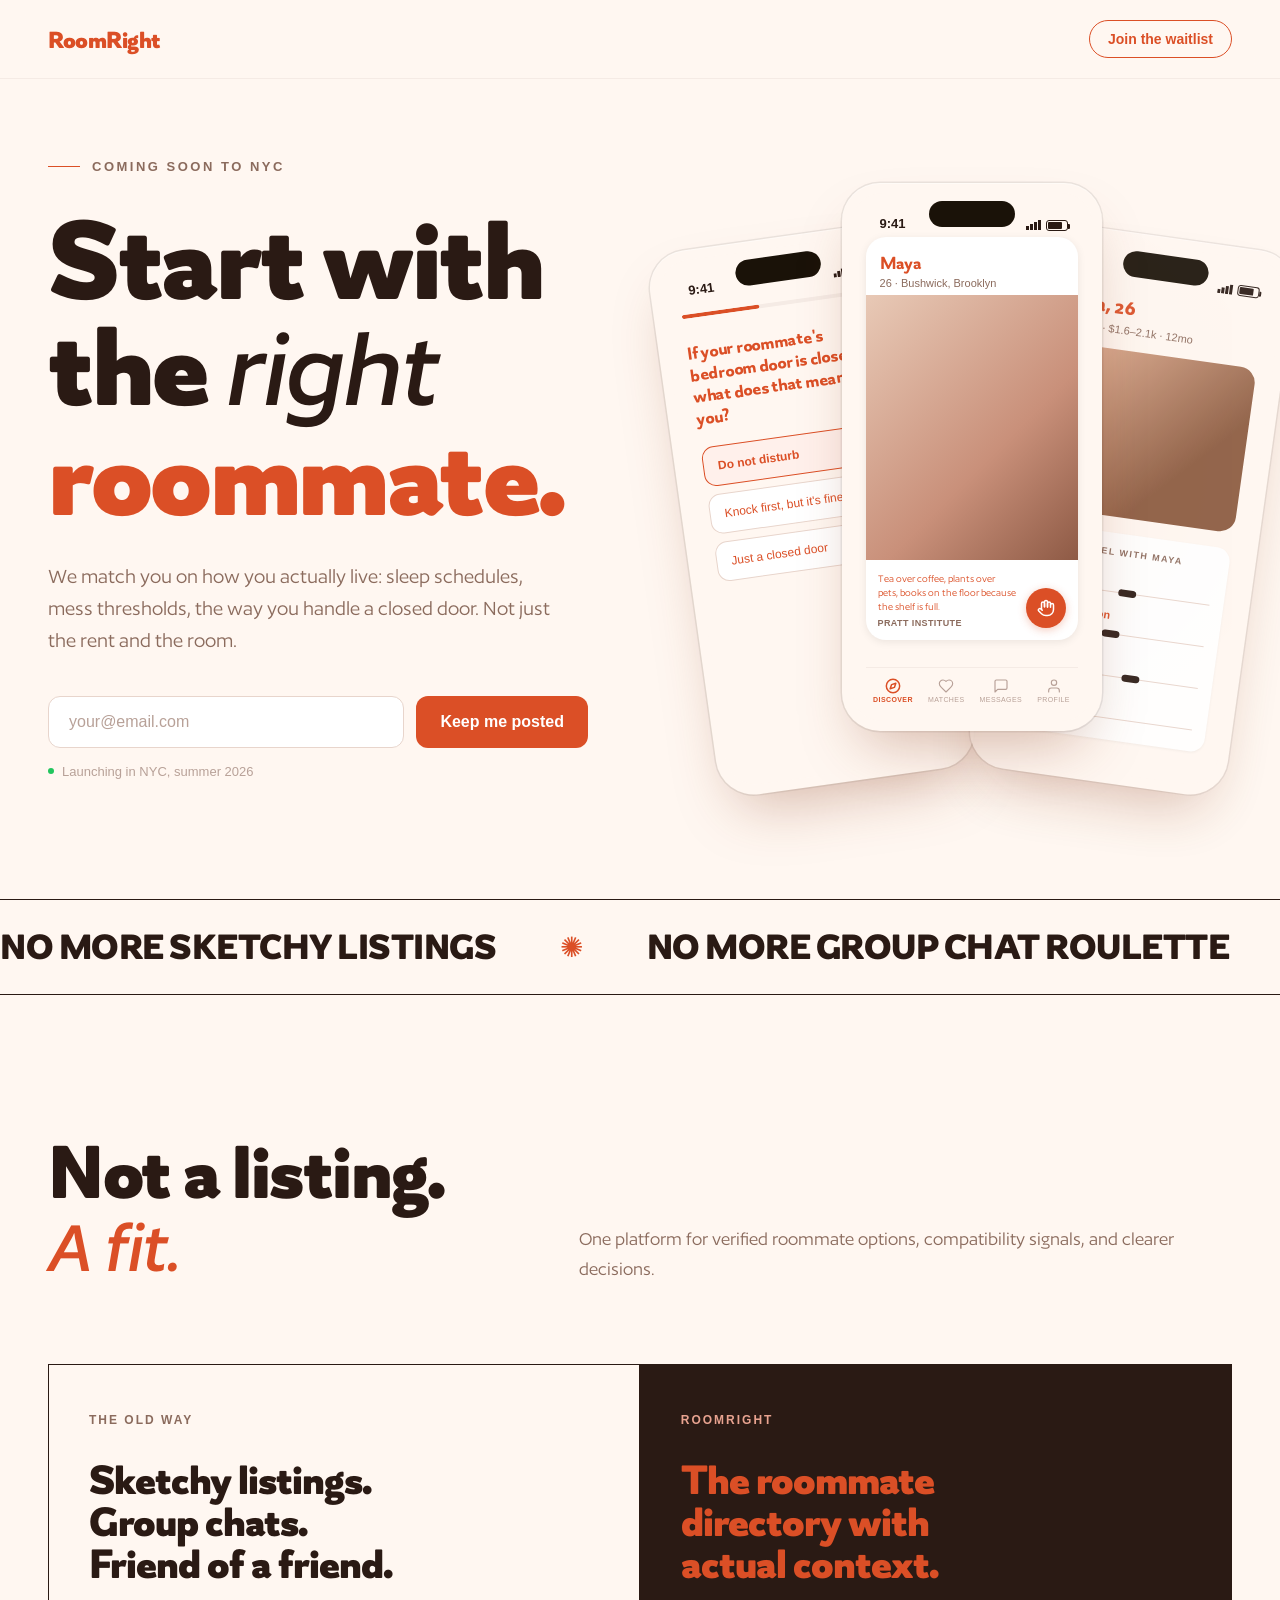
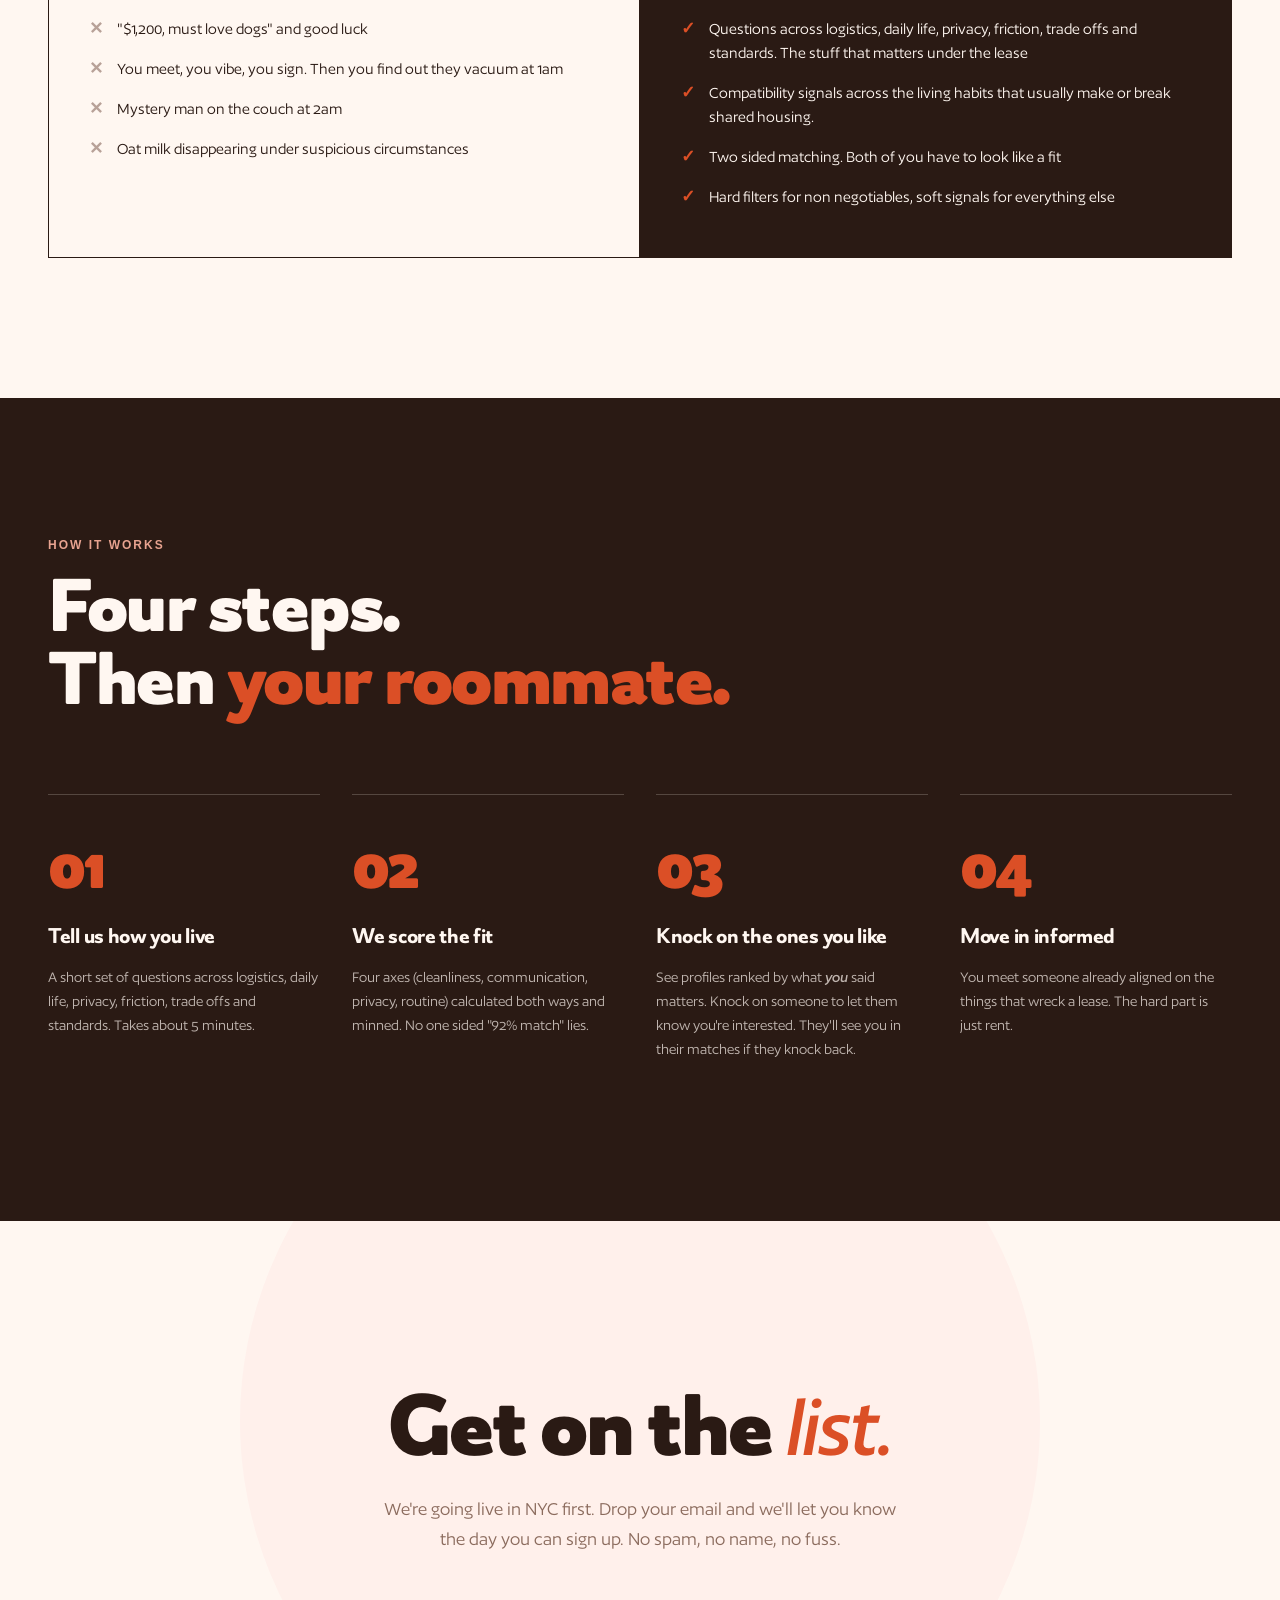
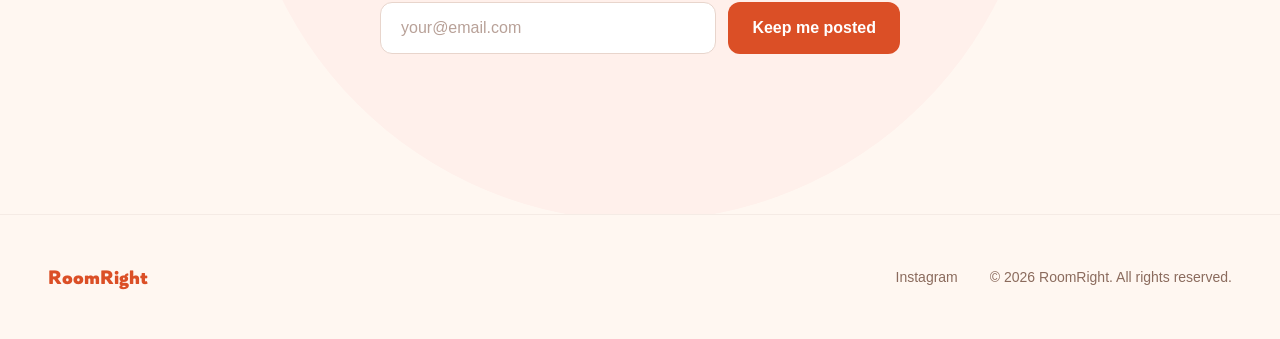
==== commit 9be3a51b: "Remove placeholder hello@roomright.app from footer Co-Authored-By: Claude Opus 4.7 (1M context) <nor" ====
--- a/index.html
+++ b/index.html
@@ -120,18 +120,19 @@
     background: var(--bg);
   }
   .ticker-track {
-    display: flex; gap: 64px;
+    display: flex;
     white-space: nowrap;
-    animation: ticker-slide 14s linear infinite;
+    width: max-content;
+    animation: ticker-slide 26s linear infinite;
     font-family: var(--display); font-weight: 900;
     font-size: 36px; letter-spacing: -0.5px;
     color: var(--ink);
   }
-  .ticker-track span { display: inline-flex; align-items: center; gap: 64px; }
+  .ticker-track > span { display: inline-flex; align-items: center; gap: 64px; padding-right: 64px; }
   .ticker-track .star { color: var(--primary); font-size: 28px; }
   @keyframes ticker-slide {
     from { transform: translateX(0); }
-    to { transform: translateX(calc(-50% - 32px)); }
+    to { transform: translateX(-50%); }
   }
 
   /* ============ WHY DIFFERENT ============ */
@@ -287,8 +288,8 @@
     .nav { padding: 16px 24px; }
     .footer { padding: 32px 24px; }
     .ticker { padding: 18px 0; }
-    .ticker-track { font-size: 26px; gap: 40px; }
-    .ticker-track span { gap: 40px; }
+    .ticker-track { font-size: 26px; }
+    .ticker-track > span { gap: 40px; padding-right: 40px; }
     .ticker-track .star { font-size: 22px; }
   }
   @media (max-width: 640px) {
@@ -309,8 +310,8 @@
     .hero-phones { transform: scale(0.55); }
 
     .ticker { padding: 14px 0; }
-    .ticker-track { font-size: 20px; gap: 28px; letter-spacing: -0.3px; }
-    .ticker-track span { gap: 28px; }
+    .ticker-track { font-size: 20px; letter-spacing: -0.3px; }
+    .ticker-track > span { gap: 28px; padding-right: 28px; }
     .ticker-track .star { font-size: 16px; }
 
     .why { padding: 64px 18px; }
@@ -598,7 +599,6 @@
 <footer class="footer">
   <div class="footer-brand">RoomRight</div>
   <div class="footer-meta">
-    <a href="mailto:hello@roomright.app">hello@roomright.app</a>
     <a href="https://www.instagram.com/roomright.co" target="_blank" rel="noopener">Instagram</a>
     <span>© 2026 RoomRight. All rights reserved.</span>
   </div>
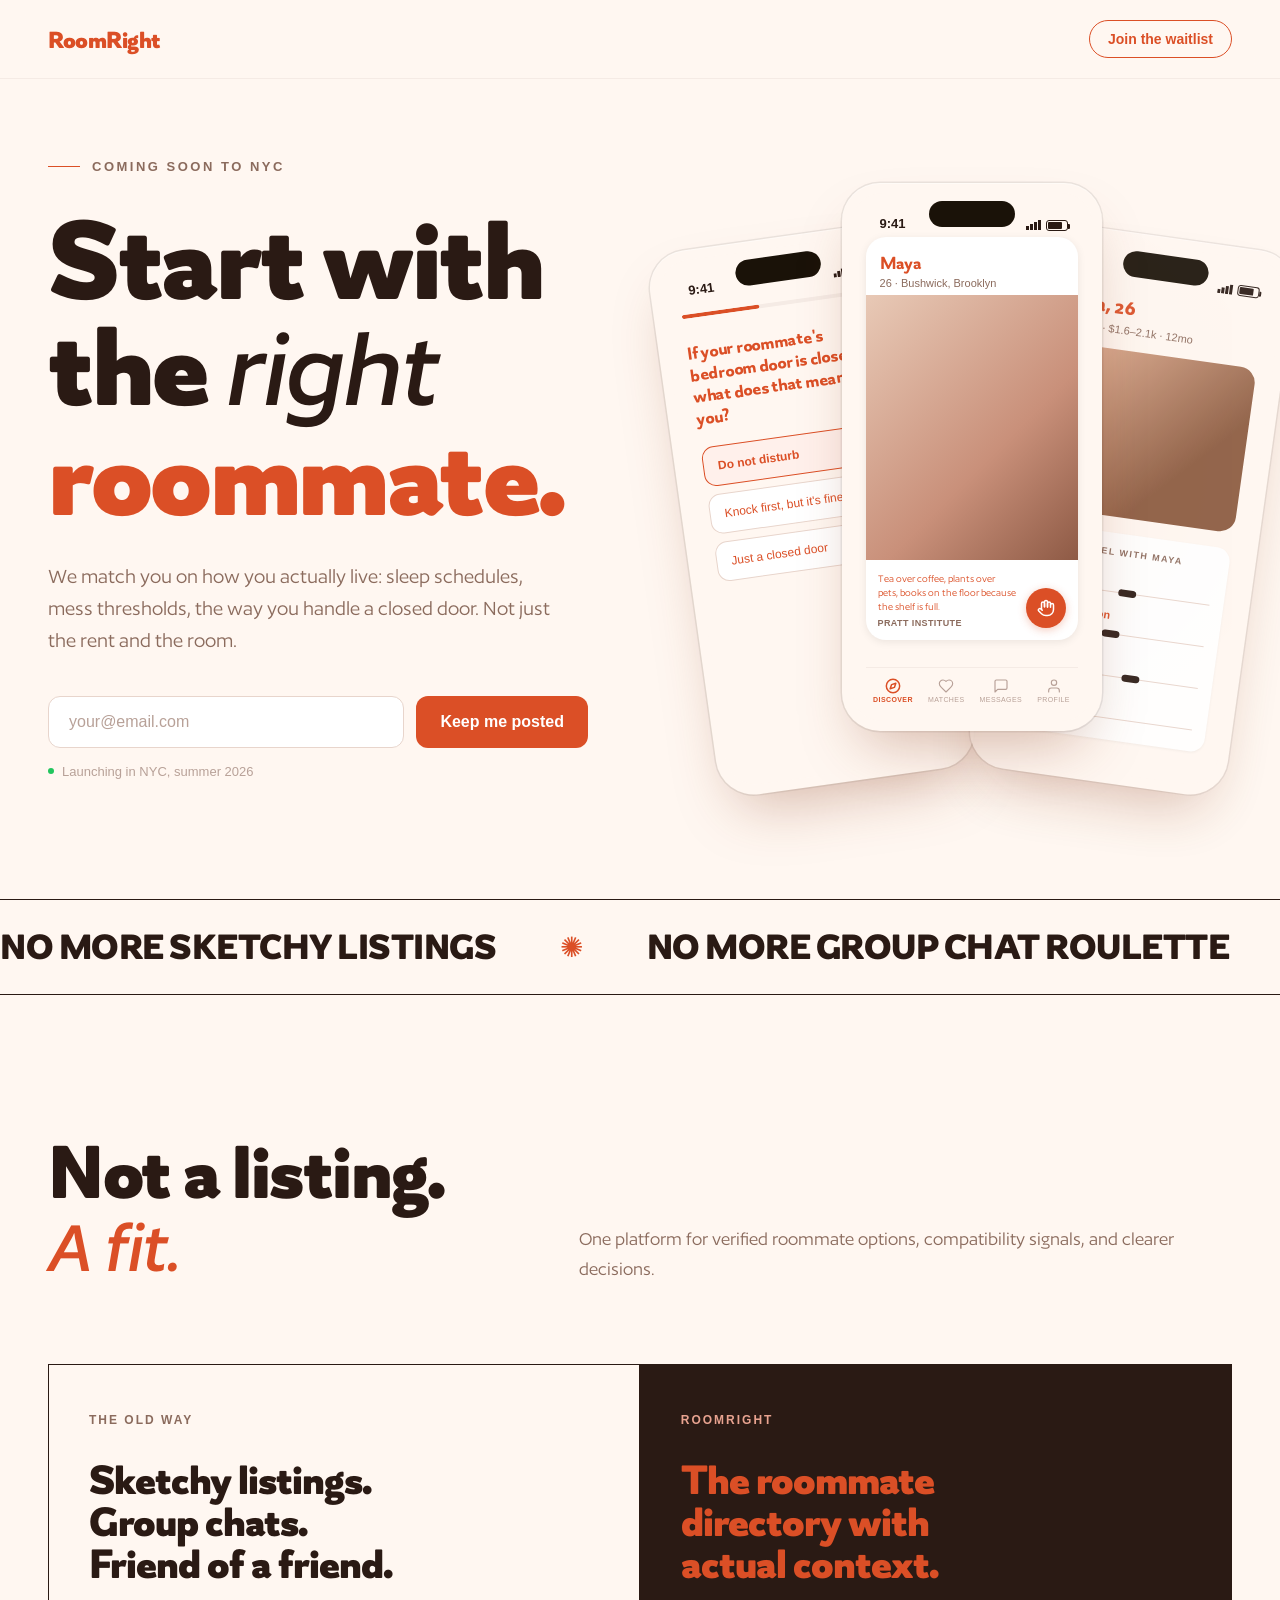
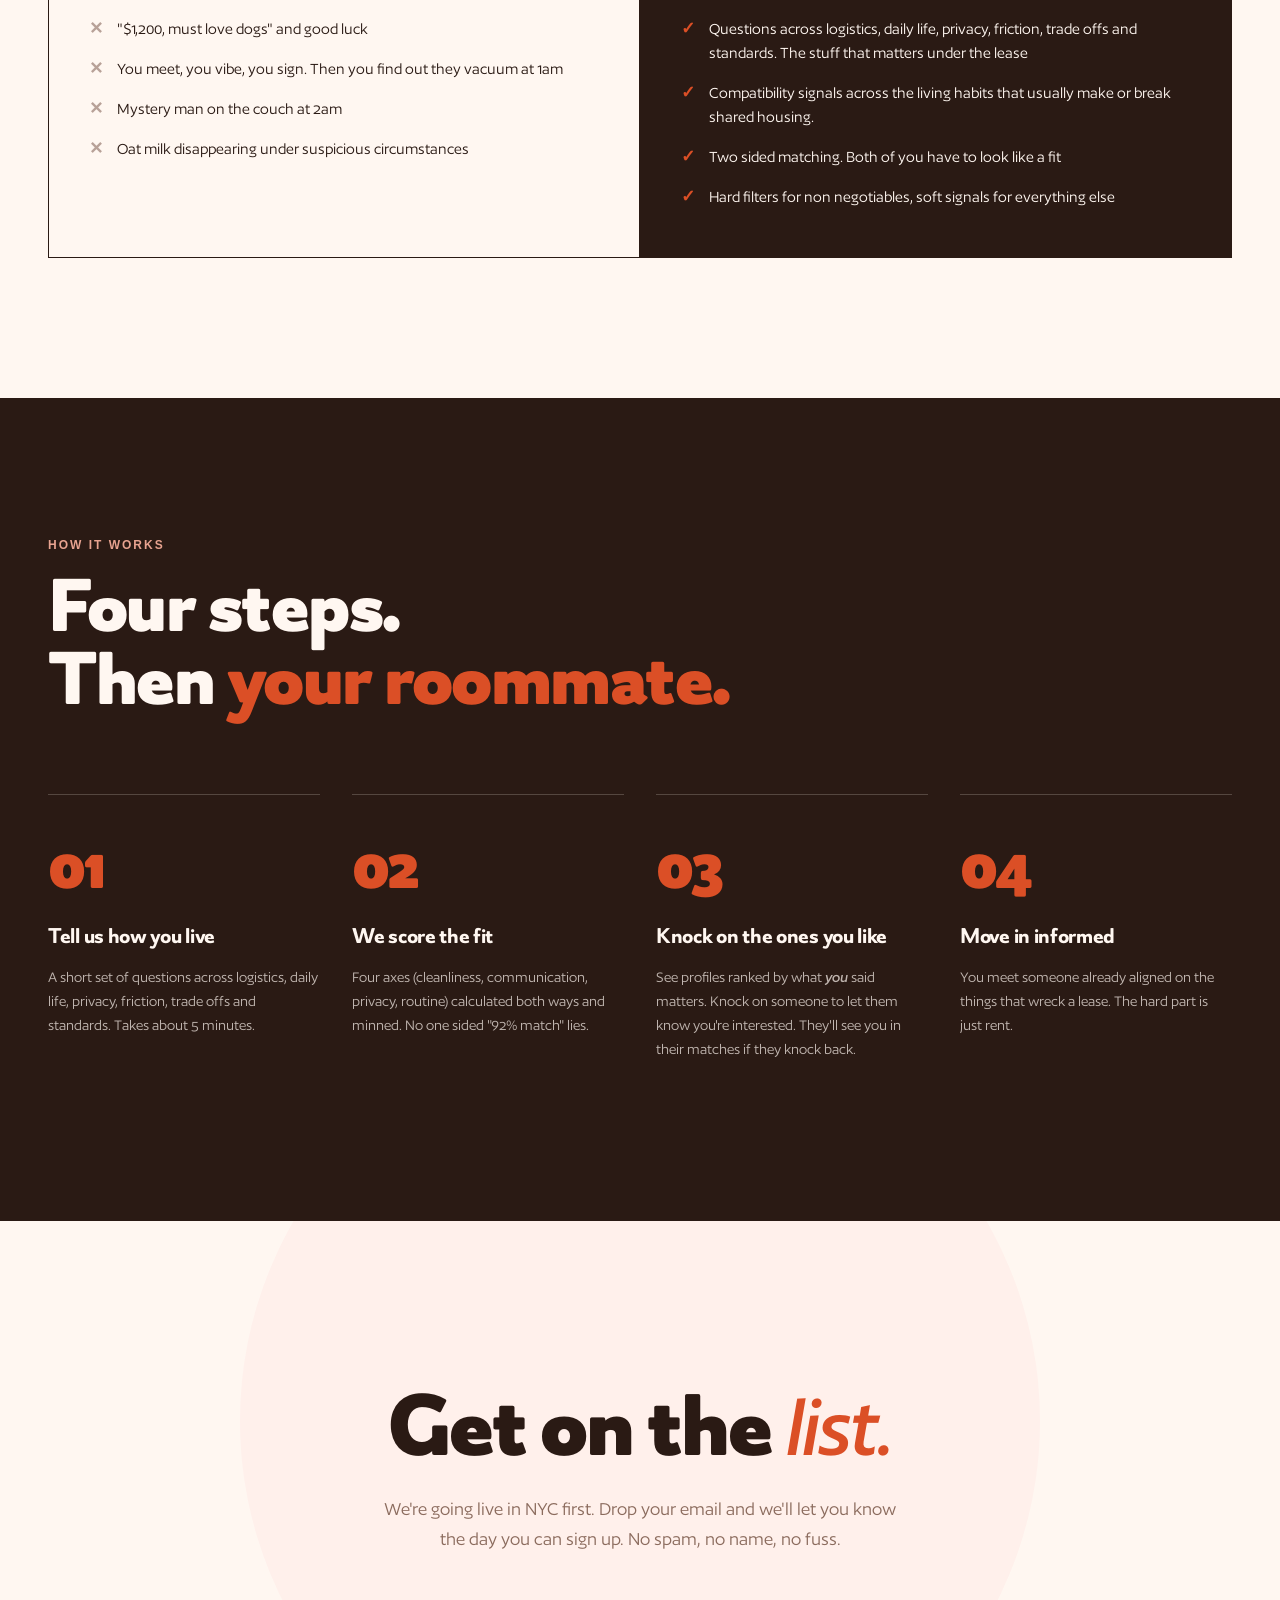
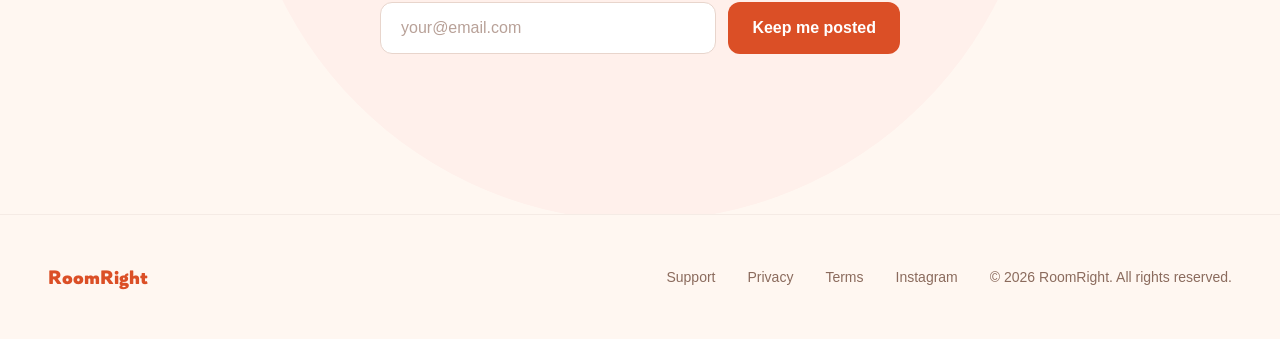
==== commit 46cf7758: "Add support page and footer links (App Review guideline 1.5) Co-Authored-By: Claude Fable 5 <noreply" ====
--- a/index.html
+++ b/index.html
@@ -599,6 +599,9 @@
 <footer class="footer">
   <div class="footer-brand">RoomRight</div>
   <div class="footer-meta">
+    <a href="/support">Support</a>
+    <a href="/privacy">Privacy</a>
+    <a href="/terms">Terms</a>
     <a href="https://www.instagram.com/roomright.co" target="_blank" rel="noopener">Instagram</a>
     <span>© 2026 RoomRight. All rights reserved.</span>
   </div>
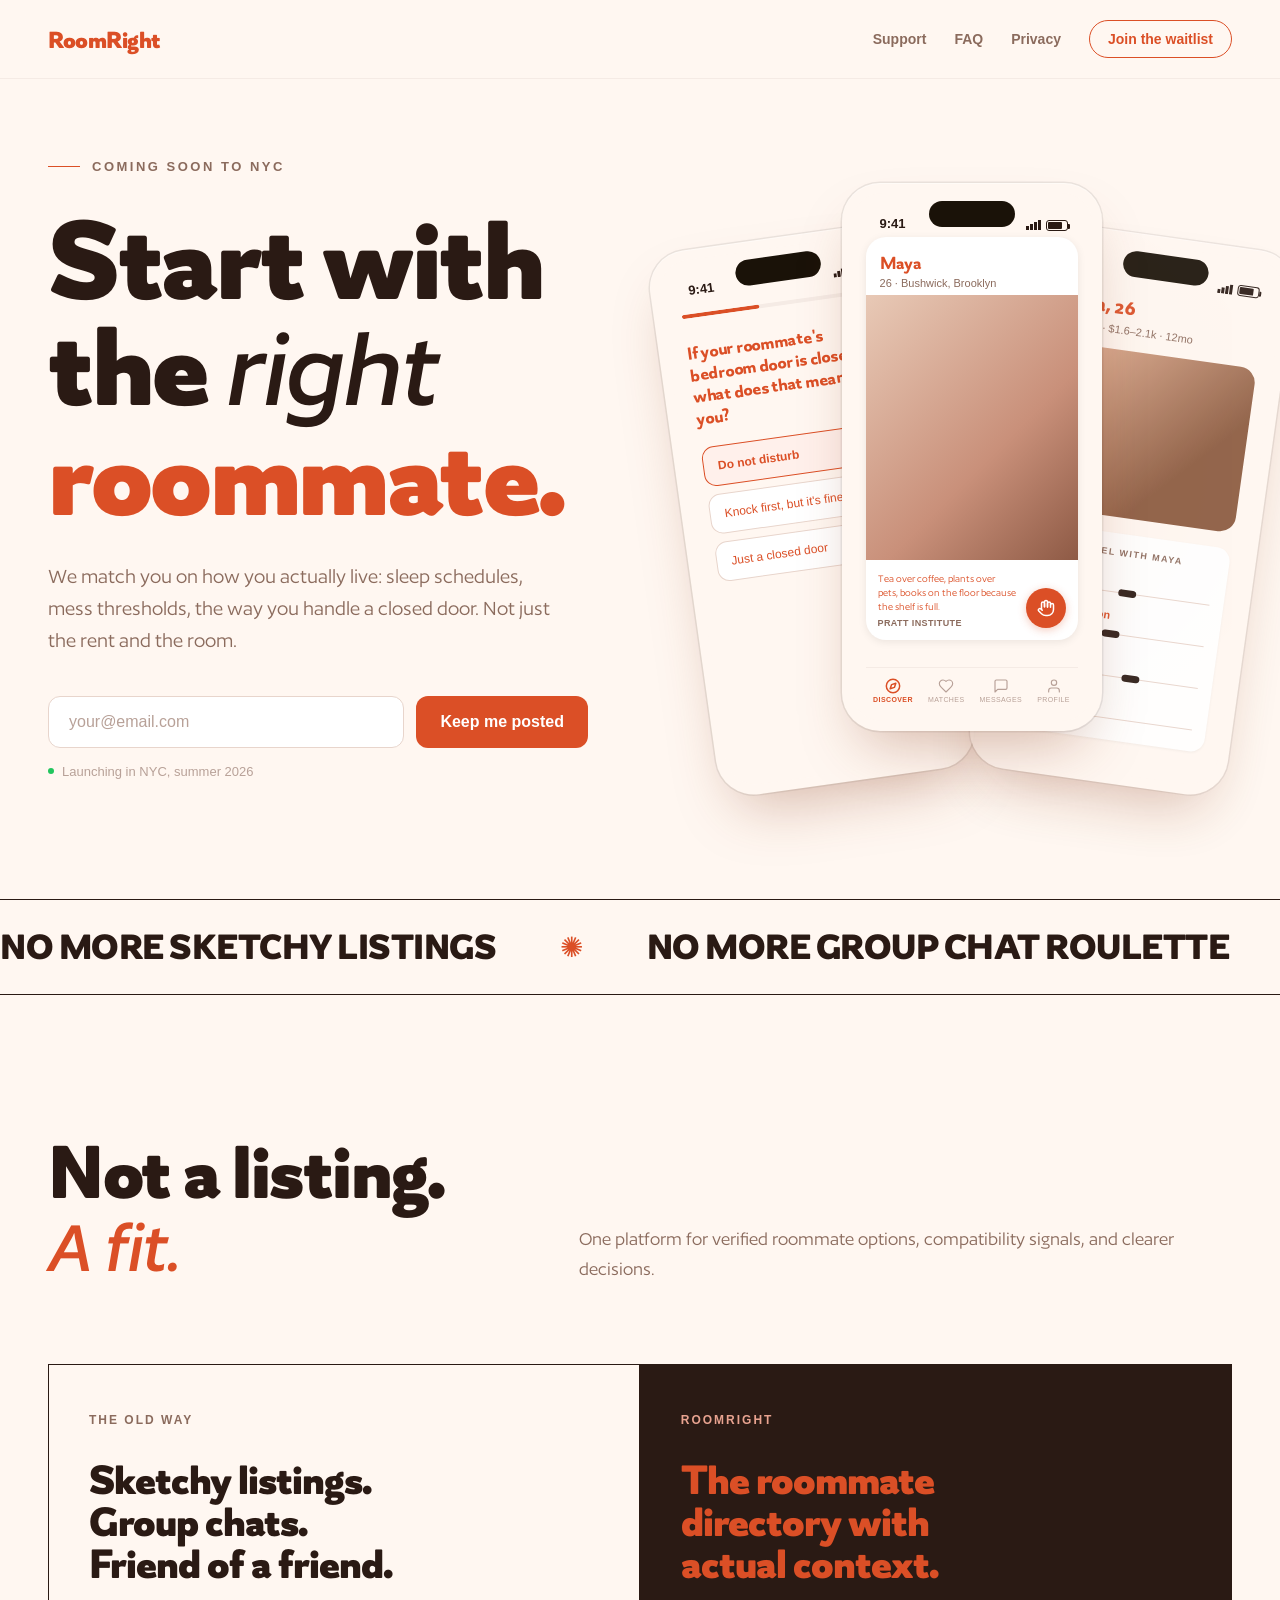
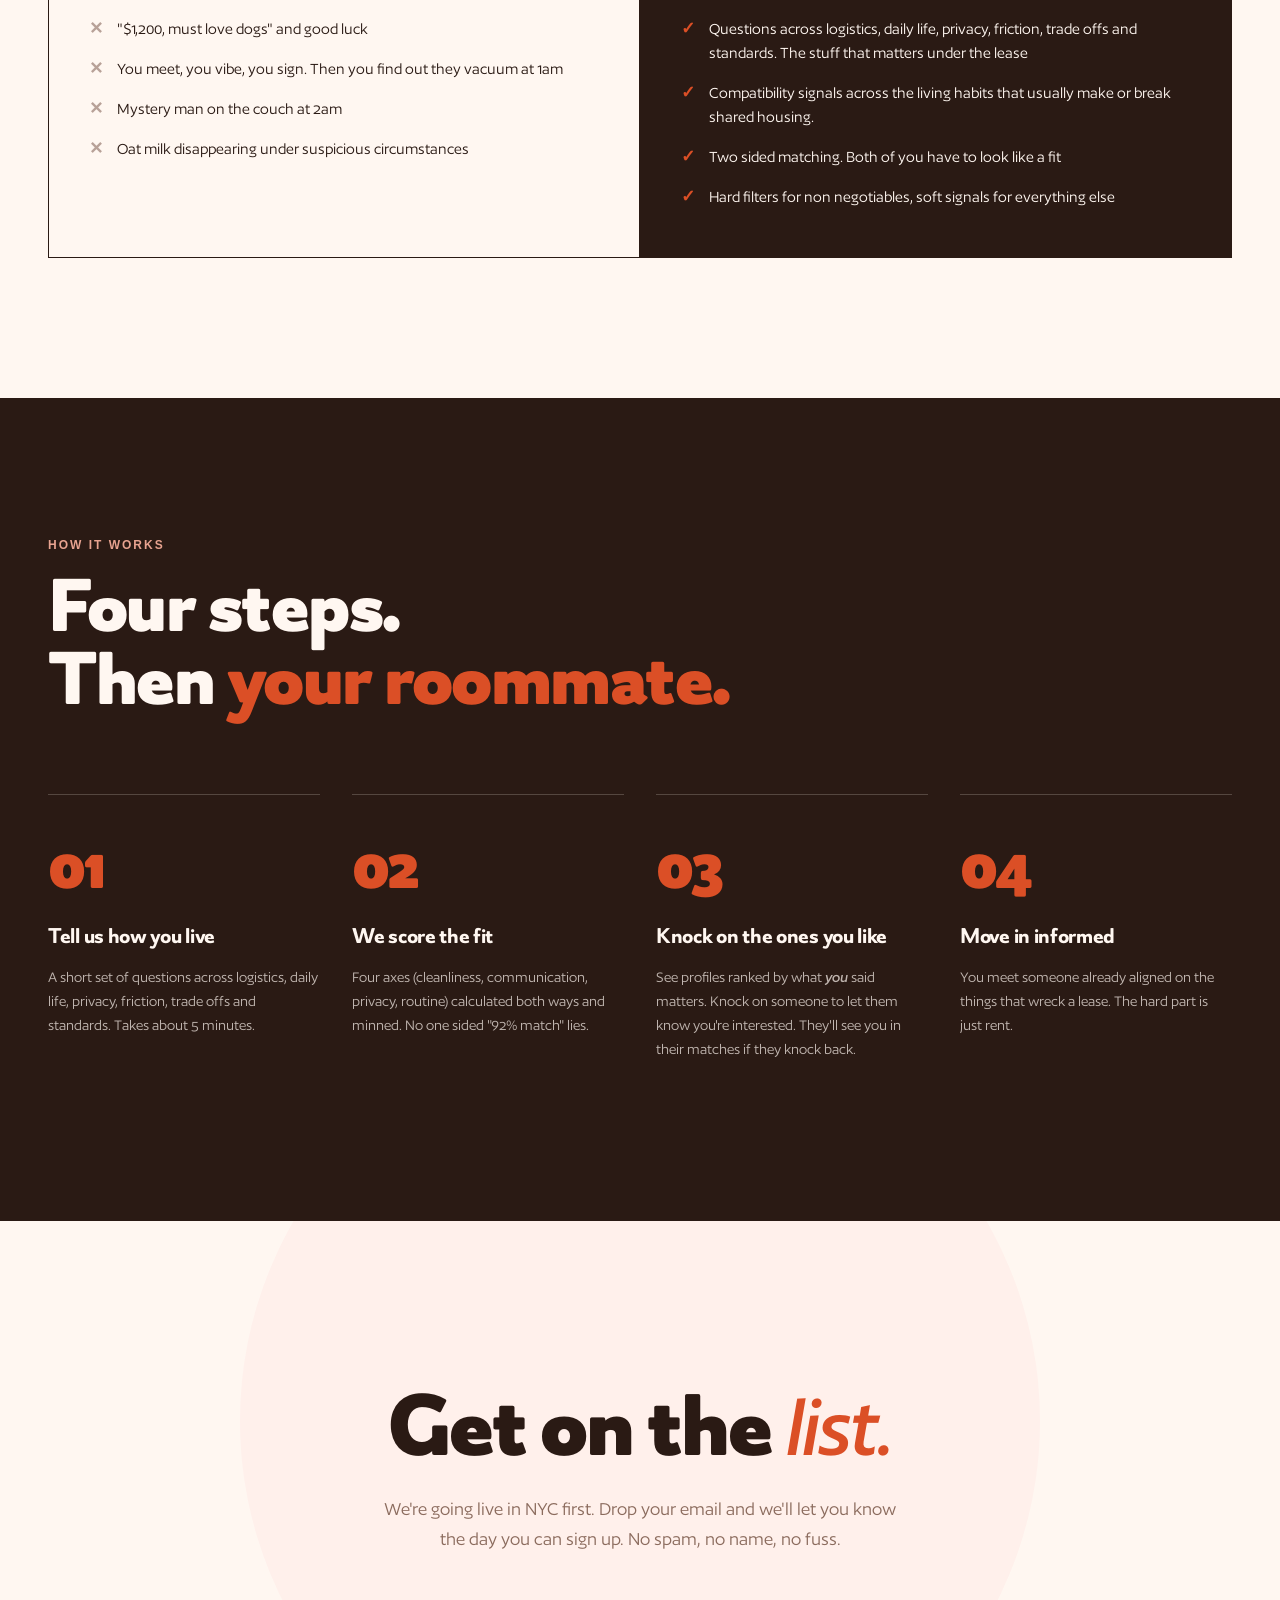
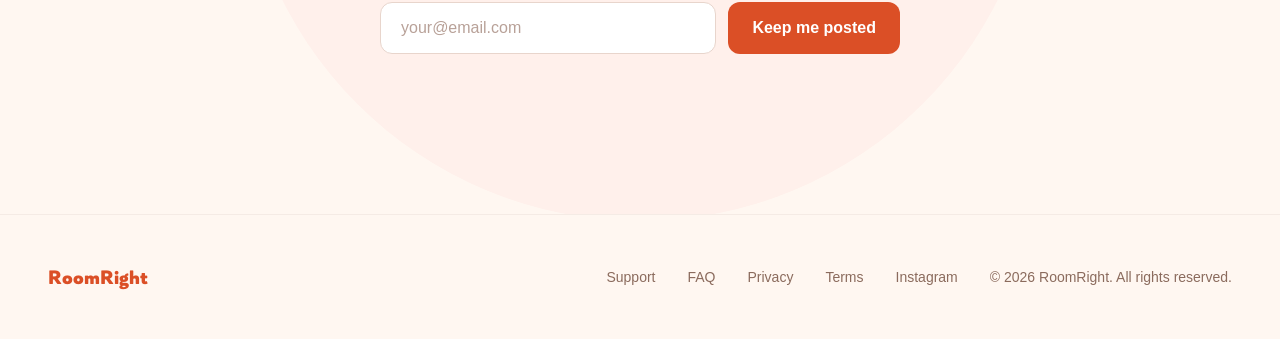
==== commit 8a78c15d: "Add Support, FAQ, and Privacy links to homepage nav Co-Authored-By: Claude Fable 5 <noreply@anthropi" ====
--- a/index.html
+++ b/index.html
@@ -44,6 +44,14 @@
     border-radius: 999px;
   }
   .nav-cta:hover { background: var(--primary); color: #fff; }
+
+  .nav-links { display: flex; gap: 28px; align-items: center; }
+  .nav-links a {
+    font-family: var(--ui); font-weight: 600; font-size: 14px;
+    color: var(--text-2); text-decoration: none;
+  }
+  .nav-links a:hover { color: var(--primary); }
+  .nav-right { display: flex; gap: 28px; align-items: center; }
 
   /* ============ HERO ============ */
   .hero {
@@ -294,6 +302,8 @@
   }
   @media (max-width: 640px) {
     .nav { padding: 14px 18px; }
+    .nav-links { display: none; }
+    .nav-right { gap: 0; }
     .wordmark { font-size: 20px; }
     .nav-cta { font-size: 13px; padding: 8px 14px; }
 
@@ -404,7 +414,14 @@
 
 <nav class="nav">
   <a href="#" class="wordmark">RoomRight</a>
-  <a href="#waitlist" class="nav-cta">Join the waitlist</a>
+  <div class="nav-right">
+    <div class="nav-links">
+      <a href="/support">Support</a>
+      <a href="/support#faq">FAQ</a>
+      <a href="/privacy">Privacy</a>
+    </div>
+    <a href="#waitlist" class="nav-cta">Join the waitlist</a>
+  </div>
 </nav>
 
 <!-- ============ HERO ============ -->
@@ -600,6 +617,7 @@
   <div class="footer-brand">RoomRight</div>
   <div class="footer-meta">
     <a href="/support">Support</a>
+    <a href="/support#faq">FAQ</a>
     <a href="/privacy">Privacy</a>
     <a href="/terms">Terms</a>
     <a href="https://www.instagram.com/roomright.co" target="_blank" rel="noopener">Instagram</a>
